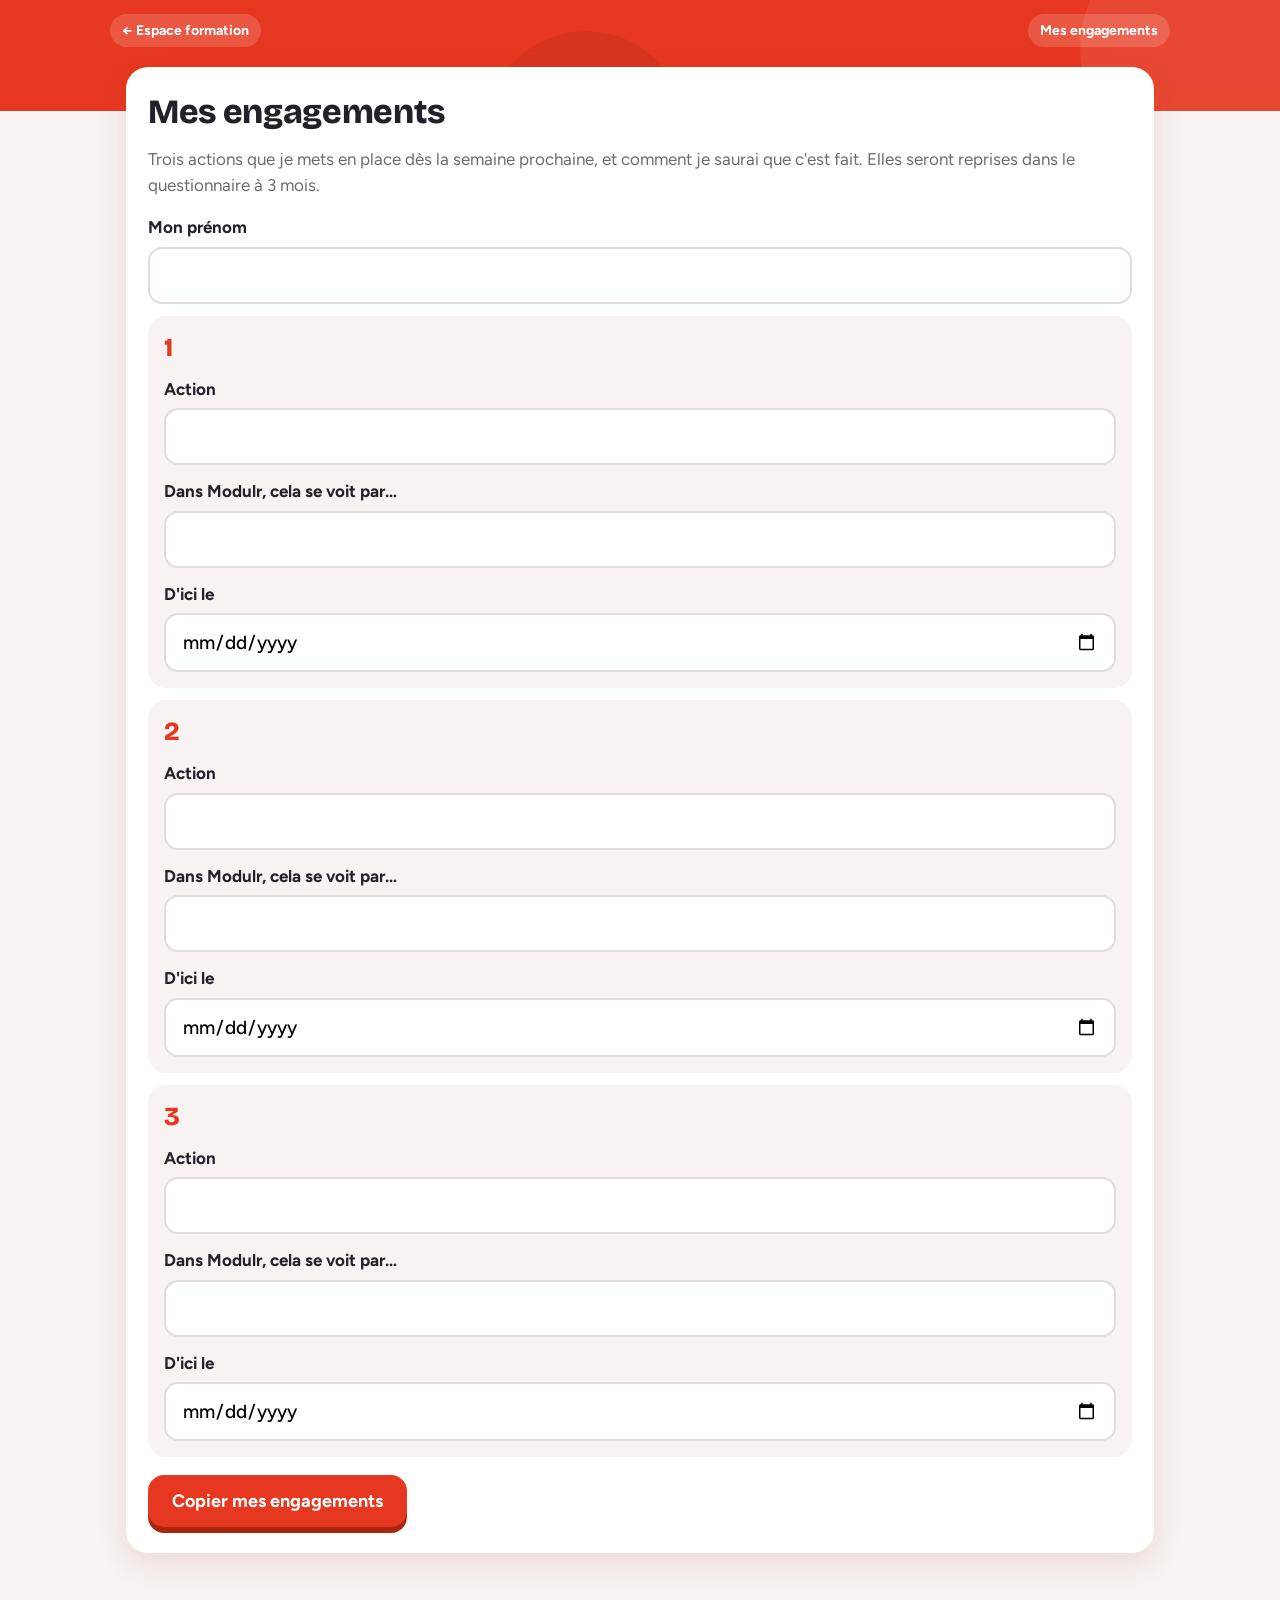
==== acmb/engagements.html @ 9b50a4e0 "Espace formation ACMB : quiz et ateliers" ====
<!DOCTYPE html>
<html lang="fr">
<head>
<meta charset="utf-8">
<meta name="viewport" content="width=device-width, initial-scale=1">
<title>Mes engagements – Espace formation ACMB</title>
<link rel="preconnect" href="https://fonts.googleapis.com">
<link href="https://fonts.googleapis.com/css2?family=Bricolage+Grotesque:opsz,wght@12..96,600;12..96,800&family=Figtree:wght@400;500;700&display=swap" rel="stylesheet">
<link rel="stylesheet" href="style.css">
<script src="commun.js"></script>
</head>
<body>
<header><div class="bar">
  <a class="back" data-keep href="index.html">← Espace formation</a>
  <div class="meta">Mes engagements</div>
</div></header>
<main><div class="sheet" id="app"></div></main>
<script>
const K = "acmb-eng";
let S = ACMB.store.get(K) || { name: "", r: [{},{},{}] };
const app = document.getElementById("app"), esc = ACMB.esc;
const save = () => ACMB.store.set(K, S);
const IDEAS = ["Générer le recueil des besoins depuis le devis pour chaque nouveau client", "Nommer chaque pièce AAAA-MM-JJ_TYPE_NOM", "Lancer la vérification gel des avoirs à chaque entrée en relation", "Remettre le DER dès le premier contact, par e-mail depuis Modulr"];

function render(){
  app.innerHTML = `
    <h1>Mes engagements</h1>
    <p class="muted">Trois actions que je mets en place dès la semaine prochaine, et comment je saurai que c'est fait. Elles seront reprises dans le questionnaire à 3 mois.</p>
    <label class="f" for="nm">Mon prénom</label><input class="t" id="nm" value="${esc(S.name)}">
    ${S.r.map((r,i)=>`<div class="eng"><div class="n">${i+1}</div>
      <label class="f" for="a${i}">Action</label><input class="t" id="a${i}" data-i="${i}" data-f="a" list="ideas" value="${esc(r.a||"")}">
      <label class="f" for="p${i}">Dans Modulr, cela se voit par…</label><input class="t" id="p${i}" data-i="${i}" data-f="p" value="${esc(r.p||"")}">
      <label class="f" for="d${i}">D'ici le</label><input class="t" id="d${i}" data-i="${i}" data-f="d" type="date" value="${esc(r.d||"")}"></div>`).join("")}
    <datalist id="ideas">${IDEAS.map(x=>`<option value="${esc(x)}">`).join("")}</datalist>
    <div class="row" style="margin-top:18px"><button class="btn" id="cp">Copier mes engagements</button></div>`;
  document.getElementById("nm").oninput = e => { S.name = e.target.value; save(); };
  app.querySelectorAll("[data-f]").forEach(inp => inp.oninput = () => { S.r[+inp.dataset.i][inp.dataset.f] = inp.value; save(); });
  document.getElementById("cp").onclick = () => ACMB.copy(`Mes engagements – ${S.name||"–"}\n` + S.r.map((r,i)=>`${i+1}. ${r.a||"–"} (dans Modulr : ${r.p||"–"}) d'ici le ${r.d ? new Date(r.d).toLocaleDateString("fr-FR") : "–"}`).join("\n"));
}
render();
</script>
</body>
</html>
---- acmb/style.css ----
:root{
    --red:#E63820; --deep:#A9260F; --ink:#23202A; --soft:#6F6A72; --paper:#FFFFFF; --mist:#F6F3F2; --blush:#FDECEA;
    --a:#E63820; --a-d:#A9260F; --b:#2B2D42; --b-d:#15162A; --c:#F0A92E; --c-d:#B9781A; --ok:#2E9E5B; --ok-d:#1F6E3F;
    --disp:"Bricolage Grotesque",Arial,sans-serif; --body:Figtree,Arial,sans-serif;
  }
  *{box-sizing:border-box}
  body{margin:0;font-family:var(--body);color:var(--ink);background:var(--mist);min-height:100vh;font-size:17px;line-height:1.5}
  h1,h2,.disp{font-family:var(--disp);letter-spacing:-.01em}
  /* red stage at the top of every screen */
  header{background:var(--red);color:#fff;padding:14px 22px 64px;position:relative;overflow:hidden}
  header::after{content:"";position:absolute;right:-60px;top:-80px;width:260px;height:260px;border-radius:50%;background:rgba(255,255,255,.08)}
  header::before{content:"";position:absolute;left:38%;bottom:-120px;width:200px;height:200px;border-radius:50%;background:rgba(0,0,0,.06)}
  .bar{display:flex;justify-content:space-between;align-items:center;gap:10px;position:relative;z-index:1;max-width:1060px;margin:0 auto}
  .brand{display:flex;align-items:center;gap:10px;font-family:var(--disp);font-weight:800;font-size:22px}
  .brand svg{flex:none}
  .meta{font-size:14px;font-weight:700;background:rgba(255,255,255,.16);padding:6px 12px;border-radius:999px}
  main{max-width:1060px;margin:-44px auto 0;padding:0 16px 48px;position:relative;z-index:2}
  .sheet{background:var(--paper);border-radius:22px;padding:26px 22px;box-shadow:0 10px 30px rgba(169,38,15,.12)}
  h1{font-size:34px;line-height:1.1;margin:0 0 8px;font-weight:800}
  h2{font-size:22px;margin:26px 0 10px;font-weight:800}
  .muted{color:var(--soft)}
  .note{font-size:14px;color:var(--soft);margin-top:8px}
  a{color:var(--deep)}
  :focus-visible{outline:3px solid var(--b);outline-offset:3px}
  /* chunky press buttons: the signature element */
  .btn{border:0;border-radius:16px;padding:15px 24px;font:700 18px var(--body);cursor:pointer;background:var(--red);color:#fff;box-shadow:0 6px 0 var(--deep);transform:translateY(0);transition:transform .08s,box-shadow .08s}
  .btn:active{transform:translateY(5px);box-shadow:0 1px 0 var(--deep)}
  .btn.ghost{background:#fff;color:var(--ink);box-shadow:0 6px 0 #E3DCDA;border:2px solid #E3DCDA}
  .btn.ghost:active{box-shadow:0 1px 0 #E3DCDA}
  .btn.full{width:100%}
  .btn:disabled{opacity:.45;cursor:default}
  .row{display:flex;gap:12px;flex-wrap:wrap;align-items:center}
  input.t{font:500 19px var(--body);padding:15px 16px;border:2px solid #E3DCDA;border-radius:14px;width:100%;background:#fff}
  input.t:focus{border-color:var(--red);outline:none}
  /* home */
  .hello{font-size:46px;line-height:1.02;margin:4px 0 6px}
  .choice{display:grid;gap:16px;margin:22px 0 4px;grid-template-columns:repeat(3,1fr)}
  .tile{border:0;text-align:left;cursor:pointer;border-radius:20px;padding:20px 18px 22px;color:#fff;font-family:var(--body);min-height:150px;display:flex;flex-direction:column;justify-content:space-between;transition:transform .08s,box-shadow .08s}
  .tile:active{transform:translateY(5px)}
  .tile b{font-family:var(--disp);font-size:24px;line-height:1.1;display:block}
  .tile span{font-size:15px;opacity:.9}
  .tile .ico{font-size:30px;line-height:1}
  .tile.t1{background:var(--a);box-shadow:0 7px 0 var(--a-d)}
  .tile.t2{background:var(--b);box-shadow:0 7px 0 var(--b-d)}
  .tile.t3{background:#fff;color:var(--ink);box-shadow:0 7px 0 #E3DCDA;border:2px solid #E3DCDA}
  /* question */
  .qtop{display:flex;justify-content:space-between;align-items:center;gap:10px}
  .qnum{white-space:nowrap;font-family:var(--disp);font-weight:800;font-size:15px;background:var(--blush);color:var(--deep);padding:6px 12px;border-radius:999px}
  .pts{font-weight:700;color:var(--soft)}
  .progress{display:flex;gap:4px;margin:14px 0 18px}
  .progress i{flex:1;height:8px;border-radius:6px;background:#EEE7E5}
  .progress i.on{background:var(--red)}
  .question{font-family:var(--disp);font-size:27px;font-weight:800;line-height:1.2;margin-bottom:20px}
  .opt{display:flex;align-items:center;gap:14px;border-radius:18px;padding:16px 16px;color:#fff;font:700 18px/1.3 var(--body);margin-bottom:14px;border:0;width:100%;text-align:left;cursor:pointer;transition:transform .08s,box-shadow .08s,opacity .25s}
  .opt:active{transform:translateY(5px)}
  .opt .L{width:42px;height:42px;border-radius:12px;background:rgba(255,255,255,.2);display:flex;align-items:center;justify-content:center;flex:none}
  .opt.A{background:var(--a);box-shadow:0 6px 0 var(--a-d)}
  .opt.B{background:var(--b);box-shadow:0 6px 0 var(--b-d)}
  .opt.C{background:var(--c);box-shadow:0 6px 0 var(--c-d);color:#2a1d05}
  .opt.C .L{background:rgba(0,0,0,.12)}
  .opt.dim{opacity:.28}
  .opt.good{box-shadow:0 6px 0 var(--ok-d),0 0 0 4px var(--ok)}
  .opt:disabled{cursor:default}
  .fb{border-radius:18px;padding:16px 18px;font-size:17px;margin:6px 0 16px;animation:pop .3s ease-out}
  .fb.ok{background:#E3F4EA;color:#14532d}.fb.ko{background:var(--blush);color:#6b1406}
  .fb b{display:block;font-family:var(--disp);font-size:24px;margin-bottom:4px}
  @keyframes pop{from{transform:scale(.96);opacity:0}to{transform:none;opacity:1}}
  /* result */
  .score{display:grid;place-items:center;margin:8px auto 14px;width:210px;height:210px;border-radius:50%;background:conic-gradient(var(--red) calc(var(--p)*1%),#EEE7E5 0)}
  .score div{width:168px;height:168px;border-radius:50%;background:#fff;display:grid;place-items:center;text-align:center}
  .score b{font-family:var(--disp);font-size:56px;line-height:1;color:var(--red)}
  .score span{font-size:15px;color:var(--soft)}
  .code{font:800 34px var(--disp);letter-spacing:8px;background:var(--b);color:#fff;border-radius:14px;padding:8px 18px 8px 26px;display:inline-block}
  /* trainer */
  .qrs{display:grid;grid-template-columns:1fr 1fr;gap:18px;margin-top:14px}
  .qr{border-radius:22px;padding:18px;text-align:center;color:#fff}
  .qr.e{background:var(--a);box-shadow:0 7px 0 var(--a-d)} .qr.s{background:var(--b);box-shadow:0 7px 0 var(--b-d)}
  .qr b{font-family:var(--disp);font-size:26px;display:block}
  .qr span{opacity:.85;font-size:15px}
  .qr .box{background:#fff;display:inline-block;padding:14px;border-radius:16px;margin-top:12px}
  .seg{display:inline-flex;background:var(--mist);border-radius:14px;padding:4px;gap:4px}
  .seg button{border:0;border-radius:11px;padding:10px 16px;font:700 16px var(--body);background:transparent;color:var(--soft);cursor:pointer}
  .seg button.on{background:#fff;color:var(--ink);box-shadow:0 2px 6px rgba(0,0,0,.08)}
  .dot{display:inline-block;width:10px;height:10px;border-radius:50%;background:#ccc;margin-right:6px}
  .dot.on{background:var(--ok);box-shadow:0 0 0 4px rgba(46,158,91,.2)}
  .runners{display:flex;flex-direction:column;gap:10px;margin-top:12px}
  .runner{display:grid;grid-template-columns:48px 1fr 70px 150px;gap:14px;align-items:center;background:var(--mist);border-radius:16px;padding:10px 14px}
  .av{width:44px;height:44px;border-radius:50%;display:grid;place-items:center;color:#fff;font:800 18px var(--disp)}
  .runner .nm{font-weight:700}
  .track{height:14px;background:#fff;border-radius:8px;overflow:hidden;margin-top:6px}
  .track i{display:block;height:100%;border-radius:8px;background:var(--red);transition:width .6s}
  .runner.done .track i{background:var(--ok)}
  .runner .sc{font:800 28px var(--disp);text-align:center}
  .runner .st{font-size:14px;color:var(--soft)}
  .runner.done .st{color:var(--ok-d);font-weight:700}
  .empty{background:var(--mist);border-radius:16px;padding:22px;text-align:center;color:var(--soft);margin-top:12px}
  table{width:100%;border-collapse:separate;border-spacing:0;margin-top:10px}
  th,td{text-align:left;padding:10px;border-bottom:1px solid #EEE7E5;vertical-align:middle}
  th{font-size:14px;color:var(--soft);font-weight:700}
  td input{font:15px var(--body);padding:9px;border:2px solid #E3DCDA;border-radius:10px;width:100%}
  details summary{cursor:pointer;color:var(--soft);font-weight:700}
  /* podium */
  .podium{display:flex;align-items:flex-end;justify-content:center;gap:14px;margin:22px 0 8px;min-height:300px}
  .step{width:190px;text-align:center}
  .step .av{margin:0 auto 6px;width:58px;height:58px;font-size:24px}
  .step .nm{font-family:var(--disp);font-weight:800;font-size:22px}
  .step .sc2{color:var(--soft);margin-bottom:8px;font-size:15px}
  .step .blk{border-radius:16px 16px 0 0;color:#fff;font:800 56px var(--disp);display:flex;justify-content:center;padding-top:12px;animation:rise .9s ease-out both;transform-origin:bottom}
  .p1 .blk{background:var(--red);height:200px;animation-delay:1.2s}
  .p2 .blk{background:var(--b);height:145px;animation-delay:.6s}
  .p3 .blk{background:var(--c);height:100px;color:#2a1d05}
  @keyframes rise{from{transform:scaleY(0)}to{transform:scaleY(1)}}
  .conf{position:fixed;inset:0;pointer-events:none;overflow:hidden;z-index:9}
  .conf i{position:absolute;top:-20px;width:10px;height:16px;border-radius:2px;animation:fall linear forwards}
  @keyframes fall{to{transform:translateY(110vh) rotate(720deg)}}
  .ok-tag{color:var(--ok);font-weight:800}.ko-tag{color:var(--red);font-weight:800}
  @media (max-width:760px){
    .choice{grid-template-columns:1fr}.tile{min-height:110px}
    .hello{font-size:38px}.qrs{grid-template-columns:1fr}
    .runner{grid-template-columns:44px 1fr 56px}.runner .st{grid-column:2/4}
  }
  @media (prefers-reduced-motion:reduce){*{animation:none!important;transition:none!important}}

  /* shared pages */
  .back{color:#fff;text-decoration:none;font-weight:700;font-size:14px;background:rgba(255,255,255,.16);padding:6px 12px;border-radius:999px}
  .sec{margin-top:28px}
  .tiles{display:grid;gap:16px;grid-template-columns:repeat(auto-fill,minmax(230px,1fr));margin-top:12px}
  a.tile{text-decoration:none}
  .tile.t4{background:var(--c);box-shadow:0 7px 0 var(--c-d);color:#2a1d05}
  .tile.t5{background:var(--ok);box-shadow:0 7px 0 var(--ok-d)}
  .foot{margin-top:30px;font-size:14px;color:var(--soft);text-align:center}
  .panel{background:var(--mist);border-radius:18px;padding:18px;margin-top:14px}
  .panel h3{font-family:var(--disp);font-size:20px;margin:0 0 8px}
  .panel ul{margin:6px 0 0;padding-left:20px}.panel li{margin-bottom:6px}
  .reveal{border:2px dashed #E3B7AE;background:#fff;border-radius:18px;padding:16px;margin-top:14px}
  .reveal button{width:100%}
  .pick{display:flex;gap:6px;flex-wrap:wrap}
  .pick button{border:2px solid #E3DCDA;background:#fff;border-radius:12px;padding:8px 12px;font:700 15px var(--body);cursor:pointer;color:var(--soft)}
  .pick button.on.y{background:var(--ok);border-color:var(--ok);color:#fff}
  .pick button.on.p{background:var(--c);border-color:var(--c);color:#2a1d05}
  .pick button.on.n{background:var(--red);border-color:var(--red);color:#fff}
  .crit{background:var(--mist);border-radius:16px;padding:14px;margin-top:10px}
  .crit .lbl{font-weight:700;margin-bottom:8px}
  .crit input.t{font-size:16px;padding:10px 12px;margin-top:8px}
  .check{display:flex;gap:12px;align-items:flex-start;background:var(--mist);border-radius:16px;padding:14px;margin-top:10px}
  .check input[type=checkbox]{width:26px;height:26px;accent-color:var(--ok);flex:none;margin-top:2px}
  .check .w{font-size:14px;color:var(--soft)}
  .check.ok{background:#E3F4EA}
  .sum{display:flex;gap:14px;flex-wrap:wrap;margin-top:12px}
  .sum div{background:var(--b);color:#fff;border-radius:16px;padding:12px 18px}
  .sum b{font:800 30px var(--disp);display:block}
  label.f{display:block;font-weight:700;margin:14px 0 6px}
  textarea.t{font:500 17px var(--body);padding:12px 14px;border:2px solid #E3DCDA;border-radius:14px;width:100%;min-height:80px;resize:vertical}
  .eng{background:var(--mist);border-radius:18px;padding:16px;margin-top:12px}
  .eng .n{font:800 26px var(--disp);color:var(--red)}
  .toast{position:fixed;left:50%;bottom:24px;transform:translateX(-50%);background:var(--ink);color:#fff;padding:12px 18px;border-radius:12px;font-weight:700;opacity:0;transition:opacity .3s;z-index:20}
  .toast.show{opacity:1}

  #seg{display:grid;grid-template-columns:repeat(3,1fr);width:100%}
  #seg button{white-space:normal;line-height:1.25}
  @media (max-width:760px){#seg{grid-template-columns:1fr}#seg button{text-align:left}}
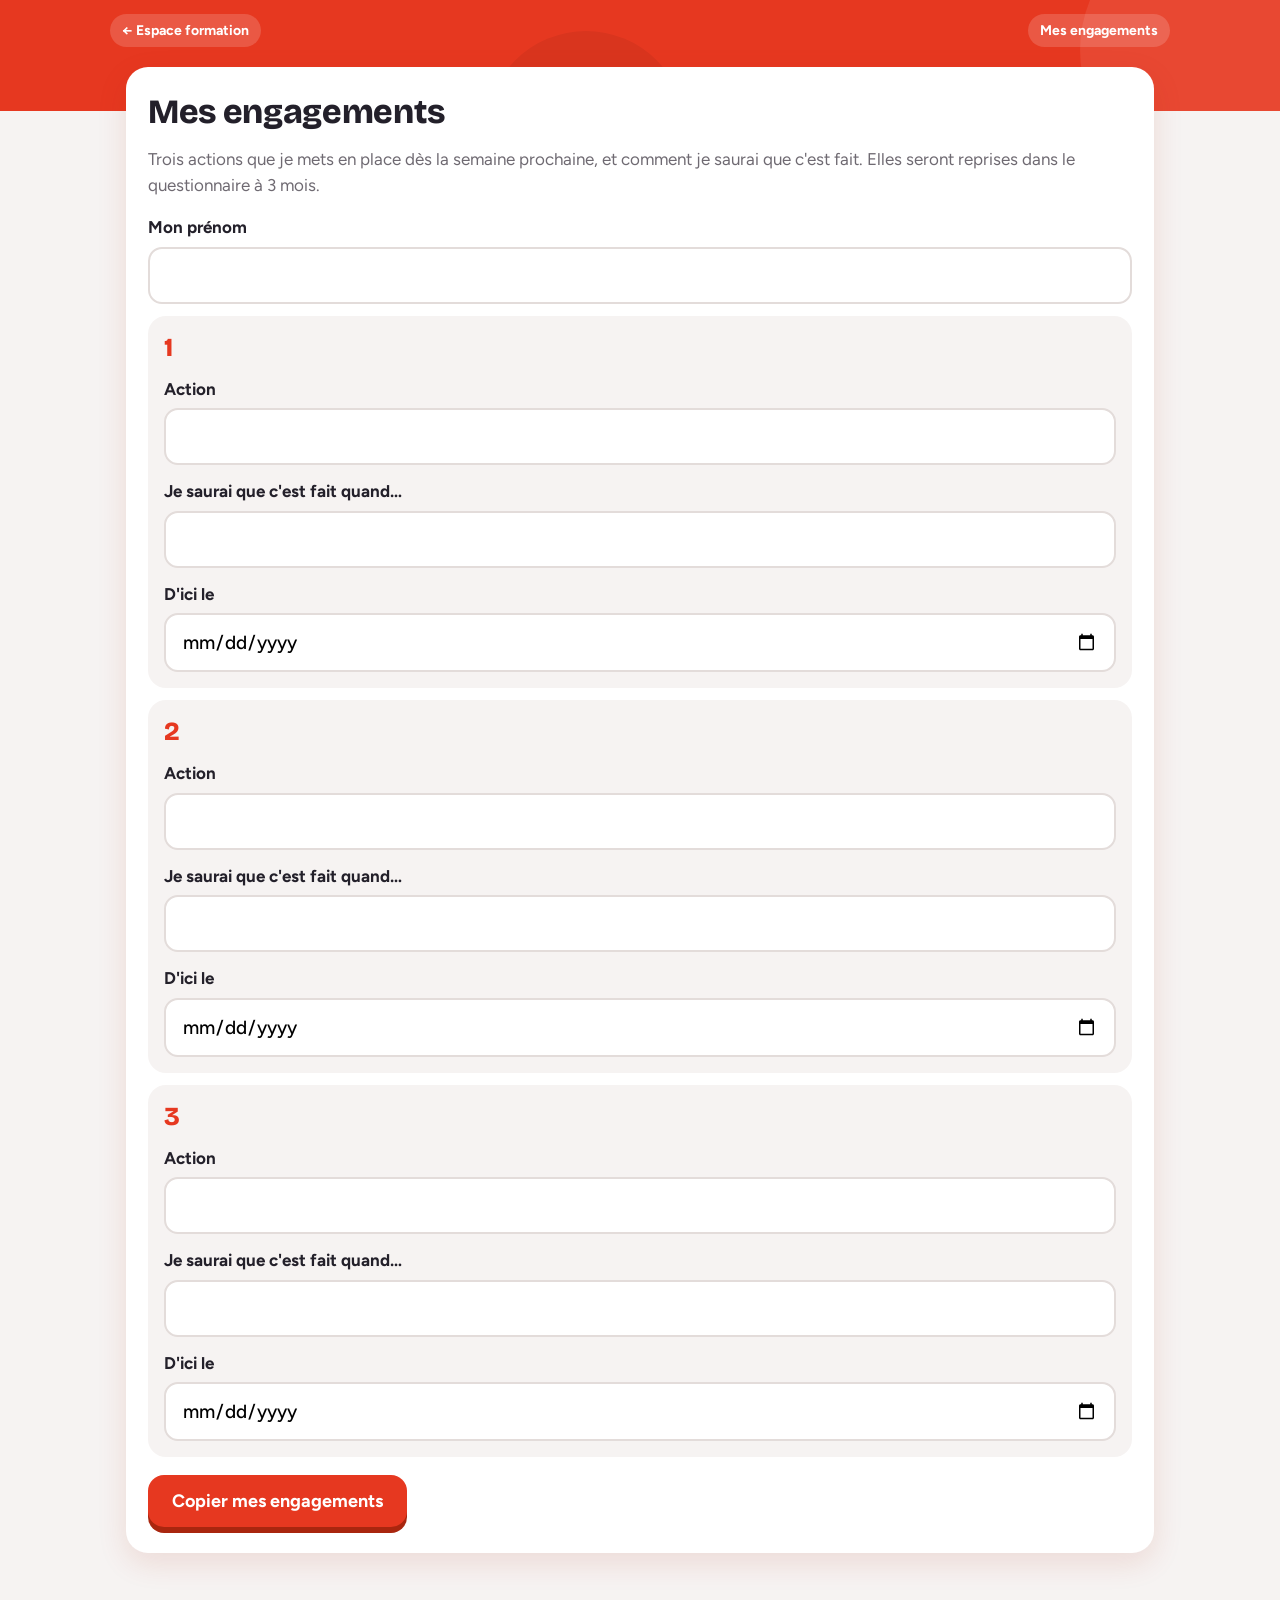
==== commit a2b2acec: "Reinitialisation des quiz, retrait audit et Modulr" ====
--- a/acmb/engagements.html
+++ b/acmb/engagements.html
@@ -20,7 +20,7 @@
 let S = ACMB.store.get(K) || { name: "", r: [{},{},{}] };
 const app = document.getElementById("app"), esc = ACMB.esc;
 const save = () => ACMB.store.set(K, S);
-const IDEAS = ["Générer le recueil des besoins depuis le devis pour chaque nouveau client", "Nommer chaque pièce AAAA-MM-JJ_TYPE_NOM", "Lancer la vérification gel des avoirs à chaque entrée en relation", "Remettre le DER dès le premier contact, par e-mail depuis Modulr"];
+const IDEAS = ["Remettre le DER dès le premier contact", "Faire signer un recueil des besoins à chaque nouveau client", "Motiver chaque proposition dans un document de conseil", "Nommer chaque pièce AAAA-MM-JJ_TYPE_NOM", "Vérifier le gel des avoirs à chaque entrée en relation"];
 
 function render(){
   app.innerHTML = `
@@ -29,13 +29,13 @@
     <label class="f" for="nm">Mon prénom</label><input class="t" id="nm" value="${esc(S.name)}">
     ${S.r.map((r,i)=>`<div class="eng"><div class="n">${i+1}</div>
       <label class="f" for="a${i}">Action</label><input class="t" id="a${i}" data-i="${i}" data-f="a" list="ideas" value="${esc(r.a||"")}">
-      <label class="f" for="p${i}">Dans Modulr, cela se voit par…</label><input class="t" id="p${i}" data-i="${i}" data-f="p" value="${esc(r.p||"")}">
+      <label class="f" for="p${i}">Je saurai que c'est fait quand…</label><input class="t" id="p${i}" data-i="${i}" data-f="p" value="${esc(r.p||"")}">
       <label class="f" for="d${i}">D'ici le</label><input class="t" id="d${i}" data-i="${i}" data-f="d" type="date" value="${esc(r.d||"")}"></div>`).join("")}
     <datalist id="ideas">${IDEAS.map(x=>`<option value="${esc(x)}">`).join("")}</datalist>
     <div class="row" style="margin-top:18px"><button class="btn" id="cp">Copier mes engagements</button></div>`;
   document.getElementById("nm").oninput = e => { S.name = e.target.value; save(); };
   app.querySelectorAll("[data-f]").forEach(inp => inp.oninput = () => { S.r[+inp.dataset.i][inp.dataset.f] = inp.value; save(); });
-  document.getElementById("cp").onclick = () => ACMB.copy(`Mes engagements – ${S.name||"–"}\n` + S.r.map((r,i)=>`${i+1}. ${r.a||"–"} (dans Modulr : ${r.p||"–"}) d'ici le ${r.d ? new Date(r.d).toLocaleDateString("fr-FR") : "–"}`).join("\n"));
+  document.getElementById("cp").onclick = () => ACMB.copy(`Mes engagements – ${S.name||"–"}\n` + S.r.map((r,i)=>`${i+1}. ${r.a||"–"} (preuve : ${r.p||"–"}) d'ici le ${r.d ? new Date(r.d).toLocaleDateString("fr-FR") : "–"}`).join("\n"));
 }
 render();
 </script>
